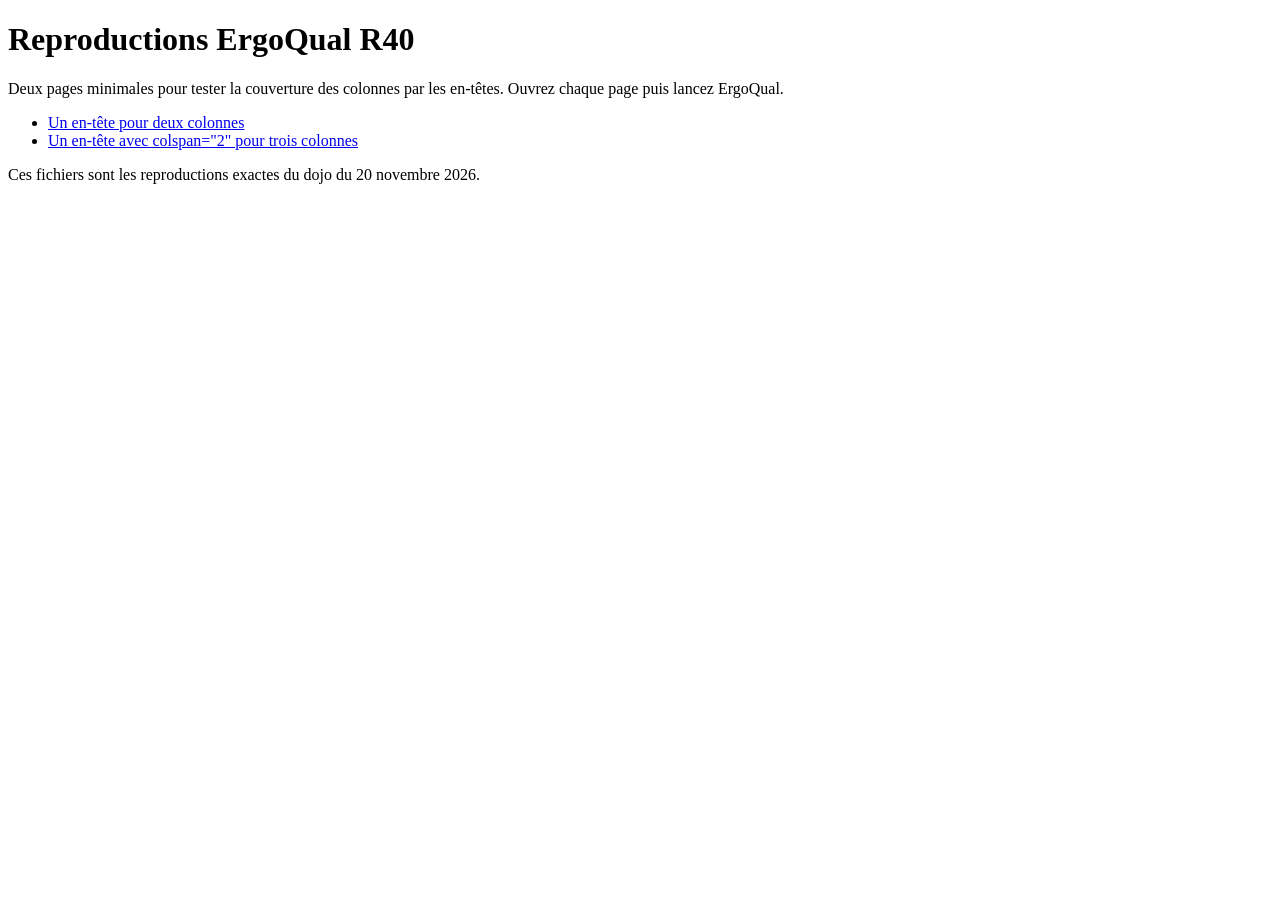
==== index.html @ 4d3b9801 "Initialize R40 reproduction site" ====
<!doctype html>
<html lang="fr"><head><meta charset="utf-8"><meta name="viewport" content="width=device-width,initial-scale=1"><title>Reproductions ErgoQual R40</title></head>
<body><header><h1>Reproductions ErgoQual R40</h1></header><main>
<p>Deux pages minimales pour tester la couverture des colonnes par les en-têtes. Ouvrez chaque page puis lancez ErgoQual.</p>
<ul><li><a href="r40-ragged.html">Un en-tête pour deux colonnes</a></li><li><a href="r40-colspanShort.html">Un en-tête avec colspan="2" pour trois colonnes</a></li></ul>
<p>Ces fichiers sont les reproductions exactes du dojo du 20 novembre 2026.</p>
</main></body></html>
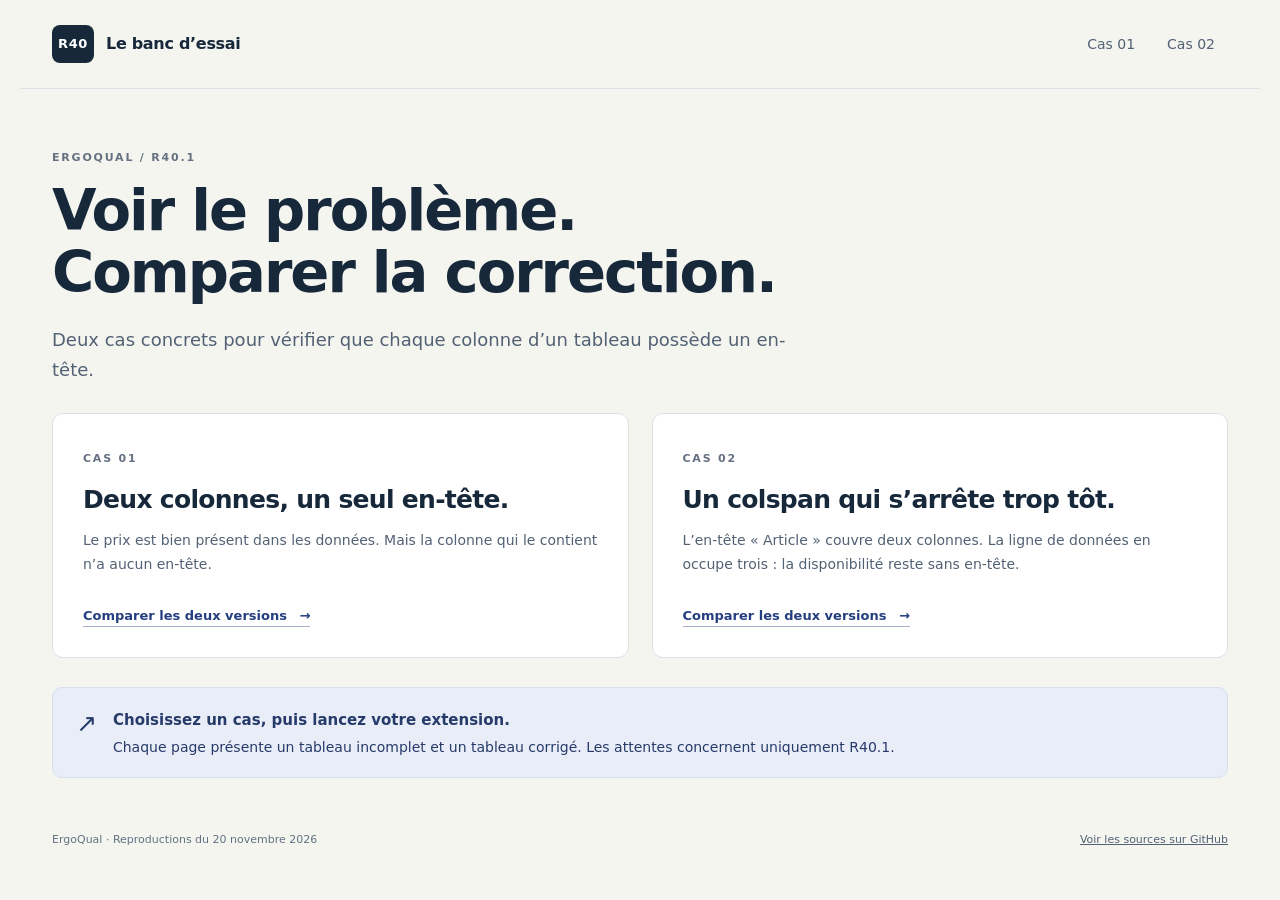
==== commit 73e1a0a9: "Explain R40 cases with styled broken and corrected comparisons" ====
--- a/index.html
+++ b/index.html
@@ -1,7 +1,3 @@
-<!doctype html>
-<html lang="fr"><head><meta charset="utf-8"><meta name="viewport" content="width=device-width,initial-scale=1"><title>Reproductions ErgoQual R40</title></head>
-<body><header><h1>Reproductions ErgoQual R40</h1></header><main>
-<p>Deux pages minimales pour tester la couverture des colonnes par les en-têtes. Ouvrez chaque page puis lancez ErgoQual.</p>
-<ul><li><a href="r40-ragged.html">Un en-tête pour deux colonnes</a></li><li><a href="r40-colspanShort.html">Un en-tête avec colspan="2" pour trois colonnes</a></li></ul>
-<p>Ces fichiers sont les reproductions exactes du dojo du 20 novembre 2026.</p>
-</main></body></html>
+<!doctype html><html lang="fr"><head><meta charset="utf-8"><meta name="viewport" content="width=device-width,initial-scale=1"><title>Deux cas à comparer — ErgoQual R40</title><link rel="stylesheet" href="demo.css"></head><body>
+<a class="skip" href="#main">Aller au contenu</a><header class="site-header"><a class="brand" href="./"><span class="brand-mark" aria-hidden="true">R40</span> Le banc d’essai</a><nav aria-label="Cas de test"><a href="r40-ragged.html" >Cas 01</a><a href="r40-colspanShort.html" >Cas 02</a></nav></header>
+<main id="main"><section class="intro"><p class="eyebrow">ERGOQUAL / R40.1</p><h1>Voir le problème.<br>Comparer la correction.</h1><p class="lead">Deux cas concrets pour vérifier que chaque colonne d’un tableau possède un en-tête.</p></section><div class="test-links"><a class="test-link" href="r40-ragged.html"><span class="eyebrow">CAS 01</span><h2>Deux colonnes, un seul en-tête.</h2><p>Le prix est bien présent dans les données. Mais la colonne qui le contient n’a aucun en-tête.</p><span class="text-link">Comparer les deux versions <span aria-hidden="true">→</span></span></a><a class="test-link" href="r40-colspanShort.html"><span class="eyebrow">CAS 02</span><h2>Un colspan qui s’arrête trop tôt.</h2><p>L’en-tête « Article » couvre deux colonnes. La ligne de données en occupe trois : la disponibilité reste sans en-tête.</p><span class="text-link">Comparer les deux versions <span aria-hidden="true">→</span></span></a></div><aside class="instructions"><span class="step-number" aria-hidden="true">↗</span><div><strong>Choisissez un cas, puis lancez votre extension.</strong><p>Chaque page présente un tableau incomplet et un tableau corrigé. Les attentes concernent uniquement R40.1.</p></div></aside></main><footer><span>ErgoQual · Reproductions du 20 novembre 2026</span><a href="https://github.com/suisoku/ergoqual-repros">Voir les sources sur GitHub</a></footer></body></html>
--- a/demo.css
+++ b/demo.css
@@ -0,0 +1,400 @@
+@charset "UTF-8";
+:root{
+  font-family:Inter,ui-sans-serif,system-ui,-apple-system,BlinkMacSystemFont,"Segoe UI",sans-serif;
+  color:#17283b;
+  background:#f5f5f0;
+  font-synthesis:none;
+  line-height:1.6;
+  font-weight:400;
+  --ink:#17283b;
+  --muted:#526174;
+  --line:#dce1e4;
+  --blue:#253e80;
+  --red:#9c332b;
+  --green:#12634d}
+  *{
+    box-sizing:border-box}
+    body{
+      margin:0}
+      a{
+        color:var(--blue)}
+        a:focus-visible,summary:focus-visible{
+          outline:3px solid #c26b12;
+          outline-offset:5px;
+          border-radius:3px}
+          .skip{
+            position:absolute;
+            left:16px;
+            top:-80px;
+            z-index:20;
+            padding:10px 18px;
+            background:white}
+            .skip:focus{
+              top:10px}
+              .site-header{
+                max-width:1240px;
+                margin:auto;
+                padding:25px 32px;
+                display:flex;
+                justify-content:space-between;
+                align-items:center;
+                border-bottom:1px solid var(--line);
+                gap:20px}
+                .brand{
+                  display:inline-flex;
+                  align-items:center;
+                  gap:12px;
+                  text-decoration:none;
+                  color:var(--ink);
+                  font-weight:750;
+                  letter-spacing:-.3px}
+                  .brand-mark{
+                    display:grid;
+                    place-items:center;
+                    background:var(--ink);
+                    color:white;
+                    width:42px;
+                    height:38px;
+                    border-radius:8px;
+                    font-size:13px;
+                    letter-spacing:.6px}
+                    .site-header nav{
+                      display:flex;
+                      gap:6px}
+                      .site-header nav a{
+                        padding:7px 13px;
+                        text-decoration:none;
+                        color:var(--muted);
+                        font-size:14px;
+                        border-radius:6px}
+                        .site-header nav a[aria-current]{
+                          background:#e5e9f2;
+                          color:#223b78;
+                          font-weight:700}
+                          main{
+                            max-width:1240px;
+                            margin:auto;
+                            padding:0 32px}
+                            .intro{
+                              padding:60px 0 29px;
+                              max-width:910px}
+                              .eyebrow{
+                                font-size:11px;
+                                font-weight:800;
+                                letter-spacing:1.8px;
+                                color:#657181;
+                                margin:0 0 13px}
+                                .intro h1{
+                                  font-size:clamp(2.15rem,4.5vw,3.7rem);
+                                  line-height:1.08;
+                                  letter-spacing:-2px;
+                                  font-weight:750;
+                                  margin:0 0 21px;
+                                  text-wrap:balance}
+                                  .lead{
+                                    font-size:18px;
+                                    line-height:1.65;
+                                    color:var(--muted);
+                                    max-width:760px;
+                                    margin:0}
+                                    .instructions{
+                                      display:flex;
+                                      align-items:flex-start;
+                                      gap:16px;
+                                      background:#e9edf7;
+                                      border:1px solid #d8dfef;
+                                      border-radius:10px;
+                                      padding:19px 23px;
+                                      margin:0 0 29px;
+                                      color:#273b6a}
+                                      .instructions strong{
+                                        font-size:15px}
+                                        .instructions p{
+                                          margin:3px 0 0;
+                                          font-size:14px;
+                                          line-height:1.6}
+                                          .step-number{
+                                            font-size:25px;
+                                            line-height:1.35}
+                                            .comparison{
+                                              display:grid;
+                                              grid-template-columns:minmax(0,1fr) minmax(0,1fr);
+                                              gap:23px;
+                                              align-items:stretch}
+                                              .case-card{
+                                                background:#fff;
+                                                border:1px solid var(--line);
+                                                border-top:4px solid var(--red);
+                                                border-radius:11px;
+                                                overflow:hidden;
+                                                display:flex;
+                                                flex-direction:column;
+                                                min-width:0;
+                                                box-shadow:0 5px 20px #14263c04}
+                                                .case-card.good{
+                                                  border-top-color:var(--green)}
+                                                  .card-head{
+                                                    display:flex;
+                                                    flex-wrap:wrap;
+                                                    justify-content:space-between;
+                                                    align-items:center;
+                                                    gap:10px;
+                                                    padding:18px 23px;
+                                                    border-bottom:1px solid #e8ecef;
+                                                    font-size:12px}
+                                                    .state{
+                                                      font-size:13px;
+                                                      font-weight:750;
+                                                      color:var(--red);
+                                                      display:flex;
+                                                      gap:8px;
+                                                      align-items:center}
+                                                      .state>span{
+                                                        width:19px;
+                                                        height:19px;
+                                                        border-radius:50%;
+                                                        background:#f9e7e3;
+                                                        display:grid;
+                                                        place-items:center;
+                                                        font-weight:800}
+                                                        .good .state{
+                                                          color:var(--green)}
+                                                          .good .state>span{
+                                                            background:#e2f2ea}
+                                                            .expected{
+                                                              border:1px solid #e4e8ed;
+                                                              border-radius:5px;
+                                                              padding:3px 8px;
+                                                              color:var(--muted);
+                                                              font-size:11px;
+                                                              white-space:nowrap}
+                                                              .card-body{
+                                                                padding:24px 23px 16px;
+                                                                flex:1}
+                                                                .card-body h2{
+                                                                  font-size:20px;
+                                                                  line-height:1.35;
+                                                                  letter-spacing:-.5px;
+                                                                  margin:0 0 8px}
+                                                                  .metric{
+                                                                    font-size:12px;
+                                                                    color:#657181;
+                                                                    margin:0 0 27px;
+                                                                    font-family:ui-monospace,SFMono-Regular,Consolas,monospace}
+                                                                    .table-wrap{
+                                                                      overflow-x:auto;
+                                                                      border:1px solid #d9dee5;
+                                                                      border-radius:7px;
+                                                                      margin:0 0 21px}
+                                                                      .demo-table{
+                                                                        border-collapse:collapse;
+                                                                        width:100%;
+                                                                        font-size:14px;
+                                                                        background:repeating-linear-gradient(-45deg,#fff1ed,#fff1ed 6px,#f7e1db 6px,#f7e1db 8px)}
+                                                                        .demo-table caption{
+                                                                          text-align:left;
+                                                                          padding:12px 14px;
+                                                                          font-size:12px;
+                                                                          font-weight:700;
+                                                                          letter-spacing:.6px;
+                                                                          color:#546176;
+                                                                          background:#f7f8fa;
+                                                                          border-bottom:1px solid #d9dee5}
+                                                                          .demo-table th,.demo-table td{
+                                                                            text-align:left;
+                                                                            padding:16px 14px;
+                                                                            line-height:1.45;
+                                                                            border-right:1px solid #d8dee7;
+                                                                            vertical-align:middle}
+                                                                            .demo-table th{
+                                                                              background:#263c62;
+                                                                              color:#fff;
+                                                                              font-weight:650;
+                                                                              border-bottom:1px solid #667792}
+                                                                              .demo-table td{
+                                                                                background:#fff;
+                                                                                border-bottom:1px solid #e1e5eb}
+                                                                                .demo-table tr:last-child td{
+                                                                                  border-bottom:0}
+                                                                                  .demo-table th:last-child,.demo-table td:last-child{
+                                                                                    border-right:0}
+                                                                                    .two-cols th,.two-cols td{
+                                                                                      width:50%}
+                                                                                      .three-cols td{
+                                                                                        width:33.333%}
+                                                                                        .three-cols th[colspan]{
+                                                                                          width:66.667%}
+                                                                                          .good .demo-table{
+                                                                                            background:#fff}
+                                                                                            .good .demo-table th{
+                                                                                              background:#e9f4ef;
+                                                                                              color:#194e3c;
+                                                                                              border-bottom-color:#d0e3d9;
+                                                                                              border-right-color:#d0e3d9}
+                                                                                              .why{
+                                                                                                margin:0;
+                                                                                                color:var(--muted);
+                                                                                                font-size:14px;
+                                                                                                line-height:1.7}
+                                                                                                .case-card details{
+                                                                                                  border-top:1px solid #e8ecef;
+                                                                                                  background:#fbfcfd}
+                                                                                                  .case-card summary{
+                                                                                                    cursor:pointer;
+                                                                                                    padding:15px 23px;
+                                                                                                    font-size:12px;
+                                                                                                    color:#41526b;
+                                                                                                    font-weight:650}
+                                                                                                    .case-card pre{
+                                                                                                      margin:0;
+                                                                                                      padding:0 23px 21px;
+                                                                                                      overflow:auto;
+                                                                                                      font-size:11px;
+                                                                                                      line-height:1.7;
+                                                                                                      color:#263c62;
+                                                                                                      tab-size:2}
+                                                                                                      .explanation{
+                                                                                                        display:grid;
+                                                                                                        grid-template-columns:1fr 2fr;
+                                                                                                        gap:40px;
+                                                                                                        padding:43px 0 45px;
+                                                                                                        border-bottom:1px solid var(--line)}
+                                                                                                        .explanation h2{
+                                                                                                          font-size:24px;
+                                                                                                          letter-spacing:-.7px;
+                                                                                                          line-height:1.3;
+                                                                                                          margin:0}
+                                                                                                          .explanation p:not(.eyebrow){
+                                                                                                            color:var(--muted);
+                                                                                                            font-size:14px;
+                                                                                                            margin:0 0 15px}
+                                                                                                            .explanation .observation{
+                                                                                                              border-left:3px solid #bdc9df;
+                                                                                                              padding-left:15px}
+                                                                                                              .explanation code{
+                                                                                                                font-family:ui-monospace,Consolas,monospace;
+                                                                                                                font-size:12px}
+                                                                                                                .text-link{
+                                                                                                                  font-size:13px;
+                                                                                                                  font-weight:700;
+                                                                                                                  text-decoration:none;
+                                                                                                                  border-bottom:1px solid #a6b2cd;
+                                                                                                                  padding-bottom:3px}
+                                                                                                                  .text-link>span{
+                                                                                                                    display:inline-block;
+                                                                                                                    margin-left:8px}
+                                                                                                                    footer{
+                                                                                                                      max-width:1240px;
+                                                                                                                      margin:auto;
+                                                                                                                      padding:24px 32px 35px;
+                                                                                                                      color:#627081;
+                                                                                                                      display:flex;
+                                                                                                                      flex-wrap:wrap;
+                                                                                                                      justify-content:space-between;
+                                                                                                                      gap:10px;
+                                                                                                                      font-size:11px}
+                                                                                                                      footer a{
+                                                                                                                        color:#526174}
+                                                                                                                        .test-links{
+                                                                                                                          display:grid;
+                                                                                                                          grid-template-columns:1fr 1fr;
+                                                                                                                          gap:23px;
+                                                                                                                          margin:0 0 29px}
+                                                                                                                          .test-link{
+                                                                                                                            display:block;
+                                                                                                                            background:white;
+                                                                                                                            color:var(--ink);
+                                                                                                                            text-decoration:none;
+                                                                                                                            border:1px solid var(--line);
+                                                                                                                            border-radius:11px;
+                                                                                                                            padding:30px;
+                                                                                                                            transition:border-color .15s}
+                                                                                                                            .test-link:hover{
+                                                                                                                              border-color:#8795b1}
+                                                                                                                              .test-link h2{
+                                                                                                                                font-size:25px;
+                                                                                                                                line-height:1.25;
+                                                                                                                                letter-spacing:-.7px;
+                                                                                                                                margin:14px 0}
+                                                                                                                                .test-link p{
+                                                                                                                                  font-size:14px;
+                                                                                                                                  line-height:1.7;
+                                                                                                                                  color:var(--muted);
+                                                                                                                                  margin-bottom:25px}
+                                                                                                                                  .test-link .text-link{
+                                                                                                                                    color:var(--blue)}
+                                                                                                                                    @media(max-width:820px){
+                                                                                                                                      .site-header{
+                                                                                                                                        padding:19px 23px}
+                                                                                                                                        main{
+                                                                                                                                          padding:0 23px}
+                                                                                                                                          .intro{
+                                                                                                                                            padding-top:40px}
+                                                                                                                                            .intro h1{
+                                                                                                                                              letter-spacing:-1.2px}
+                                                                                                                                              .comparison,.test-links{
+                                                                                                                                                grid-template-columns:1fr}
+                                                                                                                                                .explanation{
+                                                                                                                                                  grid-template-columns:1fr;
+                                                                                                                                                  gap:20px;
+                                                                                                                                                  padding-top:33px}
+                                                                                                                                                  footer{
+                                                                                                                                                    padding:24px 23px}
+                                                                                                                                                    .lead{
+                                                                                                                                                      font-size:16px}
+                                                                                                                                                      .card-head,.card-body{
+                                                                                                                                                        padding-left:20px;
+                                                                                                                                                        padding-right:20px}
+                                                                                                                                                        .card-body{
+                                                                                                                                                          padding-top:21px}
+                                                                                                                                                          .test-link{
+                                                                                                                                                            padding:25px}
+                                                                                                                                                          }
+                                                                                                                                                          @media(max-width:420px){
+                                                                                                                                                            .site-header{
+                                                                                                                                                              padding:17px 16px;
+                                                                                                                                                              gap:8px}
+                                                                                                                                                              .brand{
+                                                                                                                                                                font-size:13px;
+                                                                                                                                                                gap:8px}
+                                                                                                                                                                .brand-mark{
+                                                                                                                                                                  width:34px;
+                                                                                                                                                                  height:32px;
+                                                                                                                                                                  font-size:11px}
+                                                                                                                                                                  .site-header nav a{
+                                                                                                                                                                    font-size:12px;
+                                                                                                                                                                    padding:6px 9px}
+                                                                                                                                                                    main{
+                                                                                                                                                                      padding:0 16px}
+                                                                                                                                                                      .intro{
+                                                                                                                                                                        padding-top:34px}
+                                                                                                                                                                        .intro h1{
+                                                                                                                                                                          font-size:2.1rem}
+                                                                                                                                                                          .instructions{
+                                                                                                                                                                            padding:16px;
+                                                                                                                                                                            gap:10px}
+                                                                                                                                                                            .card-head{
+                                                                                                                                                                              padding:15px 16px}
+                                                                                                                                                                              .card-body{
+                                                                                                                                                                                padding:21px 16px 19px}
+                                                                                                                                                                                .demo-table th,.demo-table td{
+                                                                                                                                                                                  padding:13px 10px;
+                                                                                                                                                                                  font-size:12px}
+                                                                                                                                                                                  .metric{
+                                                                                                                                                                                    font-size:11px}
+                                                                                                                                                                                    .card-body h2{
+                                                                                                                                                                                      font-size:19px}
+                                                                                                                                                                                      .expected{
+                                                                                                                                                                                        font-size:10px}
+                                                                                                                                                                                        .eyebrow{
+                                                                                                                                                                                          letter-spacing:1.25px;
+                                                                                                                                                                                          font-size:10px}
+                                                                                                                                                                                          footer{
+                                                                                                                                                                                            padding:22px 16px}
+                                                                                                                                                                                            .explanation{
+                                                                                                                                                                                              gap:16px}
+                                                                                                                                                                                            }
+                                                                                                                                                                                            @media(prefers-reduced-motion:reduce){
+                                                                                                                                                                                              *{
+                                                                                                                                                                                                transition:none!important}
+                                                                                                                                                                                              }
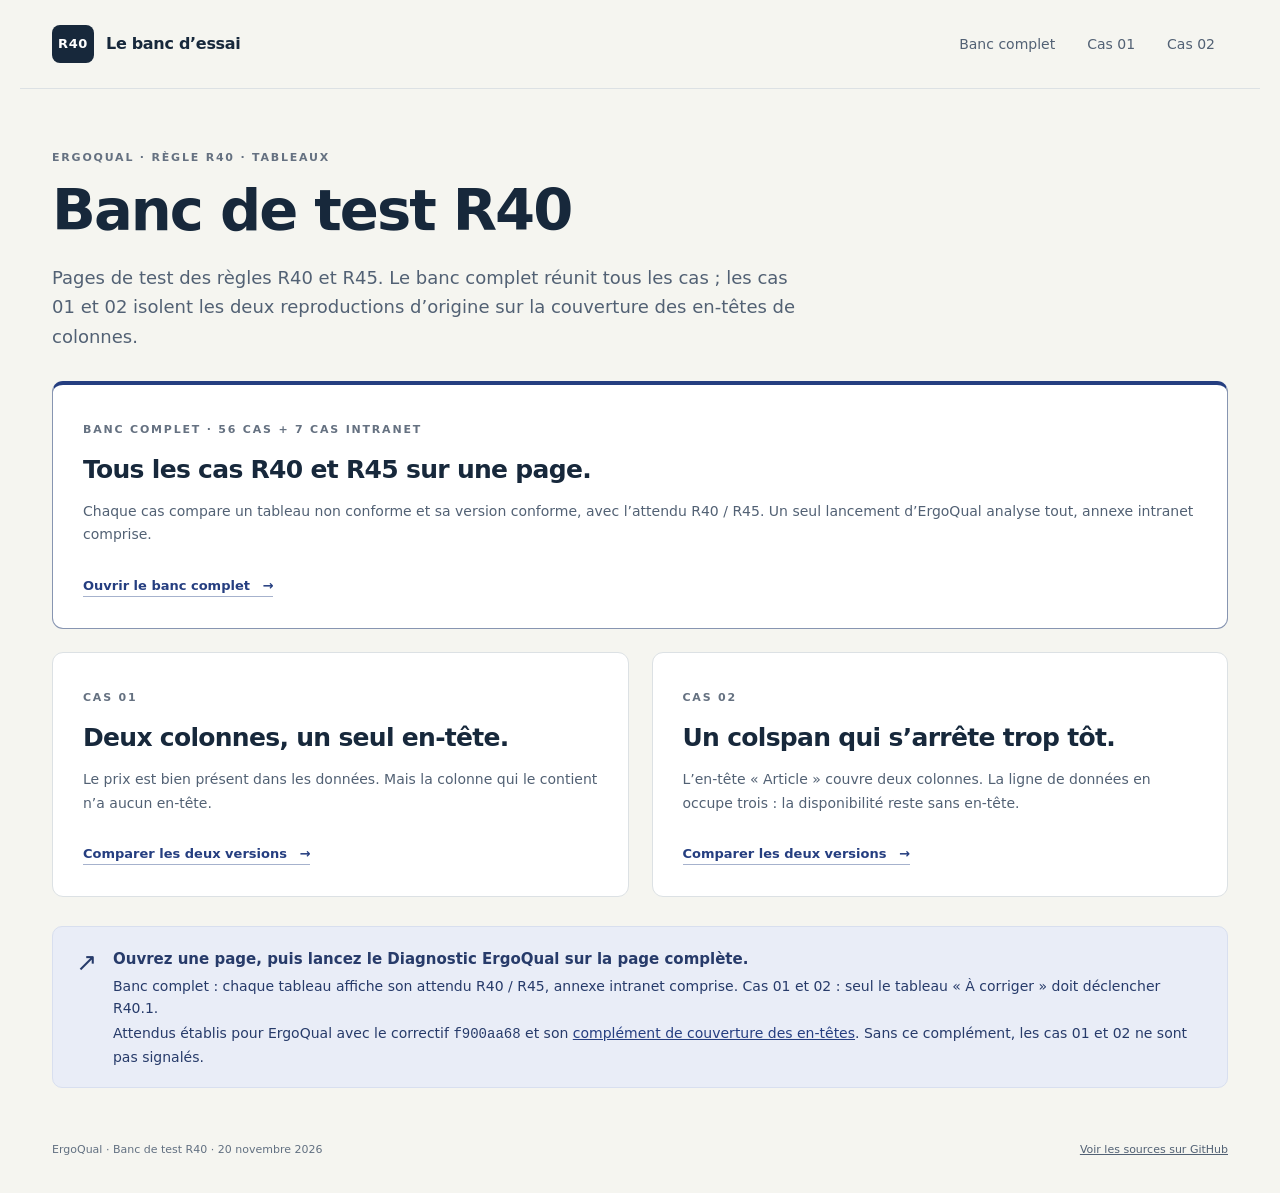
==== commit 83d38c74: "Add complete R40 working test bench with paired examples" ====
--- a/index.html
+++ b/index.html
@@ -1,3 +1,4 @@
-<!doctype html><html lang="fr"><head><meta charset="utf-8"><meta name="viewport" content="width=device-width,initial-scale=1"><title>Deux cas à comparer — ErgoQual R40</title><link rel="stylesheet" href="demo.css"></head><body>
-<a class="skip" href="#main">Aller au contenu</a><header class="site-header"><a class="brand" href="./"><span class="brand-mark" aria-hidden="true">R40</span> Le banc d’essai</a><nav aria-label="Cas de test"><a href="r40-ragged.html" >Cas 01</a><a href="r40-colspanShort.html" >Cas 02</a></nav></header>
-<main id="main"><section class="intro"><p class="eyebrow">ERGOQUAL / R40.1</p><h1>Voir le problème.<br>Comparer la correction.</h1><p class="lead">Deux cas concrets pour vérifier que chaque colonne d’un tableau possède un en-tête.</p></section><div class="test-links"><a class="test-link" href="r40-ragged.html"><span class="eyebrow">CAS 01</span><h2>Deux colonnes, un seul en-tête.</h2><p>Le prix est bien présent dans les données. Mais la colonne qui le contient n’a aucun en-tête.</p><span class="text-link">Comparer les deux versions <span aria-hidden="true">→</span></span></a><a class="test-link" href="r40-colspanShort.html"><span class="eyebrow">CAS 02</span><h2>Un colspan qui s’arrête trop tôt.</h2><p>L’en-tête « Article » couvre deux colonnes. La ligne de données en occupe trois : la disponibilité reste sans en-tête.</p><span class="text-link">Comparer les deux versions <span aria-hidden="true">→</span></span></a></div><aside class="instructions"><span class="step-number" aria-hidden="true">↗</span><div><strong>Choisissez un cas, puis lancez votre extension.</strong><p>Chaque page présente un tableau incomplet et un tableau corrigé. Les attentes concernent uniquement R40.1.</p></div></aside></main><footer><span>ErgoQual · Reproductions du 20 novembre 2026</span><a href="https://github.com/suisoku/ergoqual-repros">Voir les sources sur GitHub</a></footer></body></html>
+<!doctype html><html lang="fr"><head><meta charset="utf-8"><meta name="viewport" content="width=device-width,initial-scale=1"><title>Banc d’essai R40 — ErgoQual</title><link rel="stylesheet" href="demo.css"><link rel="stylesheet" href="r40.css"></head><body>
+<a class="skip" href="#main">Aller au contenu</a><header class="site-header"><a class="brand" href="./"><span class="brand-mark" aria-hidden="true">R40</span> Le banc d’essai</a><nav aria-label="Cas de test"><a href="r40.html">Banc complet</a><a href="r40-ragged.html" >Cas 01</a><a href="r40-colspanShort.html" >Cas 02</a></nav></header>
+<main id="main"><section class="intro"><p class="eyebrow">ERGOQUAL · RÈGLE R40 · TABLEAUX</p><h1>Banc de test R40</h1><p class="lead">Pages de test des règles R40 et R45. Le banc complet réunit tous les cas ; les cas 01 et 02 isolent les deux reproductions d’origine sur la couverture des en-têtes de colonnes.</p></section><a class="test-link bench-link" href="r40.html"><span class="eyebrow">BANC COMPLET · 56 CAS + 7 CAS INTRANET</span><h2>Tous les cas R40 et R45 sur une page.</h2><p>Chaque cas compare un tableau non conforme et sa version conforme, avec l’attendu R40 / R45. Un seul lancement d’ErgoQual analyse tout, annexe intranet comprise.</p><span class="text-link">Ouvrir le banc complet <span aria-hidden="true">→</span></span></a>
+<div class="test-links"><a class="test-link" href="r40-ragged.html"><span class="eyebrow">CAS 01</span><h2>Deux colonnes, un seul en-tête.</h2><p>Le prix est bien présent dans les données. Mais la colonne qui le contient n’a aucun en-tête.</p><span class="text-link">Comparer les deux versions <span aria-hidden="true">→</span></span></a><a class="test-link" href="r40-colspanShort.html"><span class="eyebrow">CAS 02</span><h2>Un colspan qui s’arrête trop tôt.</h2><p>L’en-tête « Article » couvre deux colonnes. La ligne de données en occupe trois : la disponibilité reste sans en-tête.</p><span class="text-link">Comparer les deux versions <span aria-hidden="true">→</span></span></a></div><aside class="instructions"><span class="step-number" aria-hidden="true">↗</span><div><strong>Ouvrez une page, puis lancez le Diagnostic ErgoQual sur la page complète.</strong><p>Banc complet : chaque tableau affiche son attendu R40 / R45, annexe intranet comprise. Cas 01 et 02 : seul le tableau « À corriger » doit déclencher R40.1.</p><p>Attendus établis pour ErgoQual avec le correctif <code>f900aa68</code> et son <a href="https://github.com/suisoku/A11ya/blob/c83015a656908e6f4f86a702e992a0aa50bf9d03/extension-source/patches/ergoqual-r40-header-coverage-over-f900aa68-20261120.patch">complément de couverture des en-têtes</a>. Sans ce complément, les cas 01 et 02 ne sont pas signalés.</p></div></aside></main><footer><span>ErgoQual · Banc de test R40 · 20 novembre 2026</span><a href="https://github.com/suisoku/ergoqual-repros">Voir les sources sur GitHub</a></footer></body></html>
--- a/demo.css
+++ b/demo.css
@@ -11,390 +11,485 @@
   --line:#dce1e4;
   --blue:#253e80;
   --red:#9c332b;
-  --green:#12634d}
+  --green:#12634d
+}
+*{
+  box-sizing:border-box
+}
+body{
+  margin:0
+}
+a{
+  color:var(--blue)
+}
+a:focus-visible,summary:focus-visible{
+  outline:3px solid #c26b12;
+  outline-offset:5px;
+  border-radius:3px
+}
+.skip{
+  position:absolute;
+  left:16px;
+  top:-80px;
+  z-index:20;
+  padding:10px 18px;
+  background:white
+}
+.skip:focus{
+  top:10px
+}
+.site-header{
+  max-width:1240px;
+  margin:auto;
+  padding:25px 32px;
+  display:flex;
+  justify-content:space-between;
+  align-items:center;
+  border-bottom:1px solid var(--line);
+  gap:20px
+}
+.brand{
+  display:inline-flex;
+  align-items:center;
+  gap:12px;
+  text-decoration:none;
+  color:var(--ink);
+  font-weight:750;
+  letter-spacing:-.3px
+}
+.brand-mark{
+  display:grid;
+  place-items:center;
+  background:var(--ink);
+  color:white;
+  width:42px;
+  height:38px;
+  border-radius:8px;
+  font-size:13px;
+  letter-spacing:.6px
+}
+.site-header nav{
+  display:flex;
+  gap:6px
+}
+.site-header nav a{
+  padding:7px 13px;
+  text-decoration:none;
+  color:var(--muted);
+  font-size:14px;
+  border-radius:6px
+}
+.site-header nav a[aria-current]{
+  background:#e5e9f2;
+  color:#223b78;
+  font-weight:700
+}
+main{
+  max-width:1240px;
+  margin:auto;
+  padding:0 32px
+}
+.intro{
+  padding:60px 0 29px;
+  max-width:910px
+}
+.eyebrow{
+  font-size:11px;
+  font-weight:800;
+  letter-spacing:1.8px;
+  color:#657181;
+  margin:0 0 13px
+}
+.intro h1{
+  font-size:clamp(2.15rem,4.5vw,3.7rem);
+  line-height:1.08;
+  letter-spacing:-2px;
+  font-weight:750;
+  margin:0 0 21px;
+  text-wrap:balance
+}
+.lead{
+  font-size:18px;
+  line-height:1.65;
+  color:var(--muted);
+  max-width:760px;
+  margin:0
+}
+.instructions{
+  display:flex;
+  align-items:flex-start;
+  gap:16px;
+  background:#e9edf7;
+  border:1px solid #d8dfef;
+  border-radius:10px;
+  padding:19px 23px;
+  margin:0 0 29px;
+  color:#273b6a
+}
+.instructions strong{
+  font-size:15px
+}
+.instructions p{
+  margin:3px 0 0;
+  font-size:14px;
+  line-height:1.6
+}
+.step-number{
+  font-size:25px;
+  line-height:1.35
+}
+.comparison{
+  display:grid;
+  grid-template-columns:minmax(0,1fr) minmax(0,1fr);
+  gap:23px;
+  align-items:stretch
+}
+.case-card{
+  background:#fff;
+  border:1px solid var(--line);
+  border-top:4px solid var(--red);
+  border-radius:11px;
+  overflow:hidden;
+  display:flex;
+  flex-direction:column;
+  min-width:0;
+  box-shadow:0 5px 20px #14263c04
+}
+.case-card.good{
+  border-top-color:var(--green)
+}
+.card-head{
+  display:flex;
+  flex-wrap:wrap;
+  justify-content:space-between;
+  align-items:center;
+  gap:10px;
+  padding:18px 23px;
+  border-bottom:1px solid #e8ecef;
+  font-size:12px
+}
+.state{
+  font-size:13px;
+  font-weight:750;
+  color:var(--red);
+  display:flex;
+  gap:8px;
+  align-items:center
+}
+.state>span{
+  width:19px;
+  height:19px;
+  border-radius:50%;
+  background:#f9e7e3;
+  display:grid;
+  place-items:center;
+  font-weight:800
+}
+.good .state{
+  color:var(--green)
+}
+.good .state>span{
+  background:#e2f2ea
+}
+.expected{
+  border:1px solid #e4e8ed;
+  border-radius:5px;
+  padding:3px 8px;
+  color:var(--muted);
+  font-size:11px;
+  white-space:nowrap
+}
+.card-body{
+  padding:24px 23px 16px;
+  flex:1
+}
+.card-body h2{
+  font-size:20px;
+  line-height:1.35;
+  letter-spacing:-.5px;
+  margin:0 0 8px
+}
+.metric{
+  font-size:12px;
+  color:#657181;
+  margin:0 0 27px;
+  font-family:ui-monospace,SFMono-Regular,Consolas,monospace
+}
+.table-wrap{
+  overflow-x:auto;
+  border:1px solid #d9dee5;
+  border-radius:7px;
+  margin:0 0 21px
+}
+.demo-table{
+  border-collapse:collapse;
+  width:100%;
+  font-size:14px;
+  background:repeating-linear-gradient(-45deg,#fff1ed,#fff1ed 6px,#f7e1db 6px,#f7e1db 8px)
+}
+.demo-table caption{
+  text-align:left;
+  padding:12px 14px;
+  font-size:12px;
+  font-weight:700;
+  letter-spacing:.6px;
+  color:#546176;
+  background:#f7f8fa;
+  border-bottom:1px solid #d9dee5
+}
+.demo-table th,.demo-table td{
+  text-align:left;
+  padding:16px 14px;
+  line-height:1.45;
+  border-right:1px solid #d8dee7;
+  vertical-align:middle
+}
+.demo-table th{
+  background:#263c62;
+  color:#fff;
+  font-weight:650;
+  border-bottom:1px solid #667792
+}
+.demo-table td{
+  background:#fff;
+  border-bottom:1px solid #e1e5eb
+}
+.demo-table tr:last-child td{
+  border-bottom:0
+}
+.demo-table th:last-child,.demo-table td:last-child{
+  border-right:0
+}
+.two-cols th,.two-cols td{
+  width:50%
+}
+.three-cols td{
+  width:33.333%
+}
+.three-cols th[colspan]{
+  width:66.667%
+}
+.good .demo-table{
+  background:#fff
+}
+.good .demo-table th{
+  background:#e9f4ef;
+  color:#194e3c;
+  border-bottom-color:#d0e3d9;
+  border-right-color:#d0e3d9
+}
+.why{
+  margin:0;
+  color:var(--muted);
+  font-size:14px;
+  line-height:1.7
+}
+.case-card details{
+  border-top:1px solid #e8ecef;
+  background:#fbfcfd
+}
+.case-card summary{
+  cursor:pointer;
+  padding:15px 23px;
+  font-size:12px;
+  color:#41526b;
+  font-weight:650
+}
+.case-card pre{
+  margin:0;
+  padding:0 23px 21px;
+  overflow:auto;
+  font-size:11px;
+  line-height:1.7;
+  color:#263c62;
+  tab-size:2
+}
+.explanation{
+  display:grid;
+  grid-template-columns:1fr 2fr;
+  gap:40px;
+  padding:43px 0 45px;
+  border-bottom:1px solid var(--line)
+}
+.explanation h2{
+  font-size:24px;
+  letter-spacing:-.7px;
+  line-height:1.3;
+  margin:0
+}
+.explanation p:not(.eyebrow){
+  color:var(--muted);
+  font-size:14px;
+  margin:0 0 15px
+}
+.explanation .observation{
+  border-left:3px solid #bdc9df;
+  padding-left:15px
+}
+.explanation code{
+  font-family:ui-monospace,Consolas,monospace;
+  font-size:12px
+}
+.text-link{
+  font-size:13px;
+  font-weight:700;
+  text-decoration:none;
+  border-bottom:1px solid #a6b2cd;
+  padding-bottom:3px
+}
+.text-link>span{
+  display:inline-block;
+  margin-left:8px
+}
+footer{
+  max-width:1240px;
+  margin:auto;
+  padding:24px 32px 35px;
+  color:#627081;
+  display:flex;
+  flex-wrap:wrap;
+  justify-content:space-between;
+  gap:10px;
+  font-size:11px
+}
+footer a{
+  color:#526174
+}
+.test-links{
+  display:grid;
+  grid-template-columns:1fr 1fr;
+  gap:23px;
+  margin:0 0 29px
+}
+.test-link{
+  display:block;
+  background:white;
+  color:var(--ink);
+  text-decoration:none;
+  border:1px solid var(--line);
+  border-radius:11px;
+  padding:30px;
+  transition:border-color .15s
+}
+.test-link:hover{
+  border-color:#8795b1
+}
+.test-link h2{
+  font-size:25px;
+  line-height:1.25;
+  letter-spacing:-.7px;
+  margin:14px 0
+}
+.test-link p{
+  font-size:14px;
+  line-height:1.7;
+  color:var(--muted);
+  margin-bottom:25px
+}
+.test-link .text-link{
+  color:var(--blue)
+}
+@media(max-width:820px){
+  .site-header{
+    padding:19px 23px
+  }
+  main{
+    padding:0 23px
+  }
+  .intro{
+    padding-top:40px
+  }
+  .intro h1{
+    letter-spacing:-1.2px
+  }
+  .comparison,.test-links{
+    grid-template-columns:1fr
+  }
+  .explanation{
+    grid-template-columns:1fr;
+    gap:20px;
+    padding-top:33px
+  }
+  footer{
+    padding:24px 23px
+  }
+  .lead{
+    font-size:16px
+  }
+  .card-head,.card-body{
+    padding-left:20px;
+    padding-right:20px
+  }
+  .card-body{
+    padding-top:21px
+  }
+  .test-link{
+    padding:25px
+  }
+}
+@media(max-width:420px){
+  .site-header{
+    padding:17px 16px;
+    gap:8px
+  }
+  .brand{
+    font-size:13px;
+    gap:8px
+  }
+  .brand-mark{
+    width:34px;
+    height:32px;
+    font-size:11px
+  }
+  .site-header nav a{
+    font-size:12px;
+    padding:6px 9px
+  }
+  main{
+    padding:0 16px
+  }
+  .intro{
+    padding-top:34px
+  }
+  .intro h1{
+    font-size:2.1rem
+  }
+  .instructions{
+    padding:16px;
+    gap:10px
+  }
+  .card-head{
+    padding:15px 16px
+  }
+  .card-body{
+    padding:21px 16px 19px
+  }
+  .demo-table th,.demo-table td{
+    padding:13px 10px;
+    font-size:12px
+  }
+  .metric{
+    font-size:11px
+  }
+  .card-body h2{
+    font-size:19px
+  }
+  .expected{
+    font-size:10px
+  }
+  .eyebrow{
+    letter-spacing:1.25px;
+    font-size:10px
+  }
+  footer{
+    padding:22px 16px
+  }
+  .explanation{
+    gap:16px
+  }
+}
+@media(prefers-reduced-motion:reduce){
   *{
-    box-sizing:border-box}
-    body{
-      margin:0}
-      a{
-        color:var(--blue)}
-        a:focus-visible,summary:focus-visible{
-          outline:3px solid #c26b12;
-          outline-offset:5px;
-          border-radius:3px}
-          .skip{
-            position:absolute;
-            left:16px;
-            top:-80px;
-            z-index:20;
-            padding:10px 18px;
-            background:white}
-            .skip:focus{
-              top:10px}
-              .site-header{
-                max-width:1240px;
-                margin:auto;
-                padding:25px 32px;
-                display:flex;
-                justify-content:space-between;
-                align-items:center;
-                border-bottom:1px solid var(--line);
-                gap:20px}
-                .brand{
-                  display:inline-flex;
-                  align-items:center;
-                  gap:12px;
-                  text-decoration:none;
-                  color:var(--ink);
-                  font-weight:750;
-                  letter-spacing:-.3px}
-                  .brand-mark{
-                    display:grid;
-                    place-items:center;
-                    background:var(--ink);
-                    color:white;
-                    width:42px;
-                    height:38px;
-                    border-radius:8px;
-                    font-size:13px;
-                    letter-spacing:.6px}
-                    .site-header nav{
-                      display:flex;
-                      gap:6px}
-                      .site-header nav a{
-                        padding:7px 13px;
-                        text-decoration:none;
-                        color:var(--muted);
-                        font-size:14px;
-                        border-radius:6px}
-                        .site-header nav a[aria-current]{
-                          background:#e5e9f2;
-                          color:#223b78;
-                          font-weight:700}
-                          main{
-                            max-width:1240px;
-                            margin:auto;
-                            padding:0 32px}
-                            .intro{
-                              padding:60px 0 29px;
-                              max-width:910px}
-                              .eyebrow{
-                                font-size:11px;
-                                font-weight:800;
-                                letter-spacing:1.8px;
-                                color:#657181;
-                                margin:0 0 13px}
-                                .intro h1{
-                                  font-size:clamp(2.15rem,4.5vw,3.7rem);
-                                  line-height:1.08;
-                                  letter-spacing:-2px;
-                                  font-weight:750;
-                                  margin:0 0 21px;
-                                  text-wrap:balance}
-                                  .lead{
-                                    font-size:18px;
-                                    line-height:1.65;
-                                    color:var(--muted);
-                                    max-width:760px;
-                                    margin:0}
-                                    .instructions{
-                                      display:flex;
-                                      align-items:flex-start;
-                                      gap:16px;
-                                      background:#e9edf7;
-                                      border:1px solid #d8dfef;
-                                      border-radius:10px;
-                                      padding:19px 23px;
-                                      margin:0 0 29px;
-                                      color:#273b6a}
-                                      .instructions strong{
-                                        font-size:15px}
-                                        .instructions p{
-                                          margin:3px 0 0;
-                                          font-size:14px;
-                                          line-height:1.6}
-                                          .step-number{
-                                            font-size:25px;
-                                            line-height:1.35}
-                                            .comparison{
-                                              display:grid;
-                                              grid-template-columns:minmax(0,1fr) minmax(0,1fr);
-                                              gap:23px;
-                                              align-items:stretch}
-                                              .case-card{
-                                                background:#fff;
-                                                border:1px solid var(--line);
-                                                border-top:4px solid var(--red);
-                                                border-radius:11px;
-                                                overflow:hidden;
-                                                display:flex;
-                                                flex-direction:column;
-                                                min-width:0;
-                                                box-shadow:0 5px 20px #14263c04}
-                                                .case-card.good{
-                                                  border-top-color:var(--green)}
-                                                  .card-head{
-                                                    display:flex;
-                                                    flex-wrap:wrap;
-                                                    justify-content:space-between;
-                                                    align-items:center;
-                                                    gap:10px;
-                                                    padding:18px 23px;
-                                                    border-bottom:1px solid #e8ecef;
-                                                    font-size:12px}
-                                                    .state{
-                                                      font-size:13px;
-                                                      font-weight:750;
-                                                      color:var(--red);
-                                                      display:flex;
-                                                      gap:8px;
-                                                      align-items:center}
-                                                      .state>span{
-                                                        width:19px;
-                                                        height:19px;
-                                                        border-radius:50%;
-                                                        background:#f9e7e3;
-                                                        display:grid;
-                                                        place-items:center;
-                                                        font-weight:800}
-                                                        .good .state{
-                                                          color:var(--green)}
-                                                          .good .state>span{
-                                                            background:#e2f2ea}
-                                                            .expected{
-                                                              border:1px solid #e4e8ed;
-                                                              border-radius:5px;
-                                                              padding:3px 8px;
-                                                              color:var(--muted);
-                                                              font-size:11px;
-                                                              white-space:nowrap}
-                                                              .card-body{
-                                                                padding:24px 23px 16px;
-                                                                flex:1}
-                                                                .card-body h2{
-                                                                  font-size:20px;
-                                                                  line-height:1.35;
-                                                                  letter-spacing:-.5px;
-                                                                  margin:0 0 8px}
-                                                                  .metric{
-                                                                    font-size:12px;
-                                                                    color:#657181;
-                                                                    margin:0 0 27px;
-                                                                    font-family:ui-monospace,SFMono-Regular,Consolas,monospace}
-                                                                    .table-wrap{
-                                                                      overflow-x:auto;
-                                                                      border:1px solid #d9dee5;
-                                                                      border-radius:7px;
-                                                                      margin:0 0 21px}
-                                                                      .demo-table{
-                                                                        border-collapse:collapse;
-                                                                        width:100%;
-                                                                        font-size:14px;
-                                                                        background:repeating-linear-gradient(-45deg,#fff1ed,#fff1ed 6px,#f7e1db 6px,#f7e1db 8px)}
-                                                                        .demo-table caption{
-                                                                          text-align:left;
-                                                                          padding:12px 14px;
-                                                                          font-size:12px;
-                                                                          font-weight:700;
-                                                                          letter-spacing:.6px;
-                                                                          color:#546176;
-                                                                          background:#f7f8fa;
-                                                                          border-bottom:1px solid #d9dee5}
-                                                                          .demo-table th,.demo-table td{
-                                                                            text-align:left;
-                                                                            padding:16px 14px;
-                                                                            line-height:1.45;
-                                                                            border-right:1px solid #d8dee7;
-                                                                            vertical-align:middle}
-                                                                            .demo-table th{
-                                                                              background:#263c62;
-                                                                              color:#fff;
-                                                                              font-weight:650;
-                                                                              border-bottom:1px solid #667792}
-                                                                              .demo-table td{
-                                                                                background:#fff;
-                                                                                border-bottom:1px solid #e1e5eb}
-                                                                                .demo-table tr:last-child td{
-                                                                                  border-bottom:0}
-                                                                                  .demo-table th:last-child,.demo-table td:last-child{
-                                                                                    border-right:0}
-                                                                                    .two-cols th,.two-cols td{
-                                                                                      width:50%}
-                                                                                      .three-cols td{
-                                                                                        width:33.333%}
-                                                                                        .three-cols th[colspan]{
-                                                                                          width:66.667%}
-                                                                                          .good .demo-table{
-                                                                                            background:#fff}
-                                                                                            .good .demo-table th{
-                                                                                              background:#e9f4ef;
-                                                                                              color:#194e3c;
-                                                                                              border-bottom-color:#d0e3d9;
-                                                                                              border-right-color:#d0e3d9}
-                                                                                              .why{
-                                                                                                margin:0;
-                                                                                                color:var(--muted);
-                                                                                                font-size:14px;
-                                                                                                line-height:1.7}
-                                                                                                .case-card details{
-                                                                                                  border-top:1px solid #e8ecef;
-                                                                                                  background:#fbfcfd}
-                                                                                                  .case-card summary{
-                                                                                                    cursor:pointer;
-                                                                                                    padding:15px 23px;
-                                                                                                    font-size:12px;
-                                                                                                    color:#41526b;
-                                                                                                    font-weight:650}
-                                                                                                    .case-card pre{
-                                                                                                      margin:0;
-                                                                                                      padding:0 23px 21px;
-                                                                                                      overflow:auto;
-                                                                                                      font-size:11px;
-                                                                                                      line-height:1.7;
-                                                                                                      color:#263c62;
-                                                                                                      tab-size:2}
-                                                                                                      .explanation{
-                                                                                                        display:grid;
-                                                                                                        grid-template-columns:1fr 2fr;
-                                                                                                        gap:40px;
-                                                                                                        padding:43px 0 45px;
-                                                                                                        border-bottom:1px solid var(--line)}
-                                                                                                        .explanation h2{
-                                                                                                          font-size:24px;
-                                                                                                          letter-spacing:-.7px;
-                                                                                                          line-height:1.3;
-                                                                                                          margin:0}
-                                                                                                          .explanation p:not(.eyebrow){
-                                                                                                            color:var(--muted);
-                                                                                                            font-size:14px;
-                                                                                                            margin:0 0 15px}
-                                                                                                            .explanation .observation{
-                                                                                                              border-left:3px solid #bdc9df;
-                                                                                                              padding-left:15px}
-                                                                                                              .explanation code{
-                                                                                                                font-family:ui-monospace,Consolas,monospace;
-                                                                                                                font-size:12px}
-                                                                                                                .text-link{
-                                                                                                                  font-size:13px;
-                                                                                                                  font-weight:700;
-                                                                                                                  text-decoration:none;
-                                                                                                                  border-bottom:1px solid #a6b2cd;
-                                                                                                                  padding-bottom:3px}
-                                                                                                                  .text-link>span{
-                                                                                                                    display:inline-block;
-                                                                                                                    margin-left:8px}
-                                                                                                                    footer{
-                                                                                                                      max-width:1240px;
-                                                                                                                      margin:auto;
-                                                                                                                      padding:24px 32px 35px;
-                                                                                                                      color:#627081;
-                                                                                                                      display:flex;
-                                                                                                                      flex-wrap:wrap;
-                                                                                                                      justify-content:space-between;
-                                                                                                                      gap:10px;
-                                                                                                                      font-size:11px}
-                                                                                                                      footer a{
-                                                                                                                        color:#526174}
-                                                                                                                        .test-links{
-                                                                                                                          display:grid;
-                                                                                                                          grid-template-columns:1fr 1fr;
-                                                                                                                          gap:23px;
-                                                                                                                          margin:0 0 29px}
-                                                                                                                          .test-link{
-                                                                                                                            display:block;
-                                                                                                                            background:white;
-                                                                                                                            color:var(--ink);
-                                                                                                                            text-decoration:none;
-                                                                                                                            border:1px solid var(--line);
-                                                                                                                            border-radius:11px;
-                                                                                                                            padding:30px;
-                                                                                                                            transition:border-color .15s}
-                                                                                                                            .test-link:hover{
-                                                                                                                              border-color:#8795b1}
-                                                                                                                              .test-link h2{
-                                                                                                                                font-size:25px;
-                                                                                                                                line-height:1.25;
-                                                                                                                                letter-spacing:-.7px;
-                                                                                                                                margin:14px 0}
-                                                                                                                                .test-link p{
-                                                                                                                                  font-size:14px;
-                                                                                                                                  line-height:1.7;
-                                                                                                                                  color:var(--muted);
-                                                                                                                                  margin-bottom:25px}
-                                                                                                                                  .test-link .text-link{
-                                                                                                                                    color:var(--blue)}
-                                                                                                                                    @media(max-width:820px){
-                                                                                                                                      .site-header{
-                                                                                                                                        padding:19px 23px}
-                                                                                                                                        main{
-                                                                                                                                          padding:0 23px}
-                                                                                                                                          .intro{
-                                                                                                                                            padding-top:40px}
-                                                                                                                                            .intro h1{
-                                                                                                                                              letter-spacing:-1.2px}
-                                                                                                                                              .comparison,.test-links{
-                                                                                                                                                grid-template-columns:1fr}
-                                                                                                                                                .explanation{
-                                                                                                                                                  grid-template-columns:1fr;
-                                                                                                                                                  gap:20px;
-                                                                                                                                                  padding-top:33px}
-                                                                                                                                                  footer{
-                                                                                                                                                    padding:24px 23px}
-                                                                                                                                                    .lead{
-                                                                                                                                                      font-size:16px}
-                                                                                                                                                      .card-head,.card-body{
-                                                                                                                                                        padding-left:20px;
-                                                                                                                                                        padding-right:20px}
-                                                                                                                                                        .card-body{
-                                                                                                                                                          padding-top:21px}
-                                                                                                                                                          .test-link{
-                                                                                                                                                            padding:25px}
-                                                                                                                                                          }
-                                                                                                                                                          @media(max-width:420px){
-                                                                                                                                                            .site-header{
-                                                                                                                                                              padding:17px 16px;
-                                                                                                                                                              gap:8px}
-                                                                                                                                                              .brand{
-                                                                                                                                                                font-size:13px;
-                                                                                                                                                                gap:8px}
-                                                                                                                                                                .brand-mark{
-                                                                                                                                                                  width:34px;
-                                                                                                                                                                  height:32px;
-                                                                                                                                                                  font-size:11px}
-                                                                                                                                                                  .site-header nav a{
-                                                                                                                                                                    font-size:12px;
-                                                                                                                                                                    padding:6px 9px}
-                                                                                                                                                                    main{
-                                                                                                                                                                      padding:0 16px}
-                                                                                                                                                                      .intro{
-                                                                                                                                                                        padding-top:34px}
-                                                                                                                                                                        .intro h1{
-                                                                                                                                                                          font-size:2.1rem}
-                                                                                                                                                                          .instructions{
-                                                                                                                                                                            padding:16px;
-                                                                                                                                                                            gap:10px}
-                                                                                                                                                                            .card-head{
-                                                                                                                                                                              padding:15px 16px}
-                                                                                                                                                                              .card-body{
-                                                                                                                                                                                padding:21px 16px 19px}
-                                                                                                                                                                                .demo-table th,.demo-table td{
-                                                                                                                                                                                  padding:13px 10px;
-                                                                                                                                                                                  font-size:12px}
-                                                                                                                                                                                  .metric{
-                                                                                                                                                                                    font-size:11px}
-                                                                                                                                                                                    .card-body h2{
-                                                                                                                                                                                      font-size:19px}
-                                                                                                                                                                                      .expected{
-                                                                                                                                                                                        font-size:10px}
-                                                                                                                                                                                        .eyebrow{
-                                                                                                                                                                                          letter-spacing:1.25px;
-                                                                                                                                                                                          font-size:10px}
-                                                                                                                                                                                          footer{
-                                                                                                                                                                                            padding:22px 16px}
-                                                                                                                                                                                            .explanation{
-                                                                                                                                                                                              gap:16px}
-                                                                                                                                                                                            }
-                                                                                                                                                                                            @media(prefers-reduced-motion:reduce){
-                                                                                                                                                                                              *{
-                                                                                                                                                                                                transition:none!important}
-                                                                                                                                                                                              }
+    transition:none!important
+  }
+}
--- a/r40.css
+++ b/r40.css
@@ -0,0 +1,388 @@
+@charset "UTF-8";
+/* Banc complet R40 : complète demo.css sans modifier les pages des cas 01 et 02. */
+
+/* ---------- Outils des exemples (états testés par R40) ---------- */
+.masque{
+  display:none
+}
+.replie{
+  visibility:collapse
+}
+.transparent{
+  opacity:0
+}
+/* Titre invisible de la charte et ligne réservée aux lecteurs d'écran : masqués à l'écran, lus par les aides techniques */
+.invisible,.ei_sronly{
+  position:absolute;
+  width:1px;
+  height:1px;
+  margin:-1px;
+  padding:0;
+  overflow:hidden;
+  clip:rect(0 0 0 0);
+  clip-path:inset(50%);
+  white-space:nowrap;
+  border:0
+}
+
+/* ---------- Introduction et index ---------- */
+.bench-intro{
+  padding:40px 0 24px;
+  max-width:900px
+}
+.bench-intro h1{
+  font-size:clamp(1.9rem,3.4vw,2.6rem);
+  line-height:1.15;
+  letter-spacing:-1px;
+  font-weight:750;
+  margin:0 0 12px
+}
+.bench-intro .lead{
+  font-size:16px
+}
+.bench-steps{
+  margin:18px 0 0;
+  padding-left:22px;
+  font-size:15px;
+  line-height:1.7
+}
+.bench-notes{
+  margin-top:20px;
+  padding:16px 20px;
+  background:#e9edf7;
+  border:1px solid #d8dfef;
+  border-radius:10px;
+  color:#273b6a
+}
+.bench-notes p{
+  margin:0 0 8px;
+  font-size:13px;
+  line-height:1.65
+}
+.bench-notes p:last-child{
+  margin-bottom:0
+}
+.bench-notes code,.bench-appendix code,.coverage-table code{
+  font-family:ui-monospace,SFMono-Regular,Consolas,monospace;
+  font-size:12px
+}
+.bench-index{
+  border-top:1px solid var(--line);
+  border-bottom:1px solid var(--line);
+  padding:26px 0 30px;
+  margin:0 0 10px
+}
+.bench-index>h2{
+  font-size:20px;
+  letter-spacing:-.4px;
+  margin:0 0 16px
+}
+.index-grid{
+  columns:3 280px;
+  column-gap:36px
+}
+.index-group{
+  break-inside:avoid;
+  margin:0 0 18px
+}
+.index-group h3{
+  font-size:12px;
+  font-weight:800;
+  letter-spacing:1px;
+  text-transform:uppercase;
+  color:#657181;
+  margin:0 0 6px
+}
+.index-group ol,.index-group ul{
+  list-style:none;
+  margin:0;
+  padding:0
+}
+.index-group li{
+  margin:0;
+  font-size:14px;
+  line-height:1.5
+}
+.index-group a{
+  display:inline-block;
+  padding:3px 0;
+  text-decoration:none
+}
+.index-group a:hover{
+  text-decoration:underline
+}
+.index-num{
+  display:inline-block;
+  min-width:26px;
+  font-family:ui-monospace,Consolas,monospace;
+  font-size:12px;
+  color:#657181
+}
+
+/* ---------- Cas ---------- */
+.family-title{
+  font-size:13px;
+  font-weight:800;
+  letter-spacing:1.4px;
+  text-transform:uppercase;
+  color:#657181;
+  margin:46px 0 0;
+  padding-top:18px;
+  border-top:2px solid #c9d1de
+}
+.bench-case,.bench-appendix{
+  padding:30px 0 34px;
+  border-bottom:1px solid var(--line);
+  scroll-margin-top:16px
+}
+.case-intro{
+  max-width:860px;
+  margin:0 0 20px
+}
+.case-intro h2{
+  font-size:23px;
+  line-height:1.3;
+  letter-spacing:-.5px;
+  margin:0 0 6px
+}
+.case-intro p:not(.eyebrow){
+  margin:0 0 6px;
+  color:var(--muted);
+  font-size:15px
+}
+.case-card h3{
+  font-size:17px;
+  line-height:1.35;
+  letter-spacing:-.3px;
+  margin:0 0 16px
+}
+.case-card .expected{
+  white-space:normal;
+  font-size:12px;
+  color:#3d4a5c;
+  background:#fff
+}
+.bad .expected{
+  border-color:#e6c4bd
+}
+.good .expected{
+  border-color:#c3dccf
+}
+.hidden-note{
+  margin:0 0 14px;
+  padding:10px 12px;
+  border:1px dashed #b5bfcd;
+  border-radius:7px;
+  font-size:13px;
+  color:var(--muted)
+}
+.table-wrap.no-table{
+  border:0;
+  overflow:visible
+}
+.demo-table td a{
+  color:var(--blue)
+}
+.demo-table th.rupture{
+  background:#3a5683
+}
+.good .demo-table th.rupture{
+  background:#d7e9e0
+}
+.demo-table td.intitule{
+  font-weight:700
+}
+.demo-table td input{
+  font:inherit;
+  width:100%;
+  min-width:90px;
+  padding:6px 8px;
+  border:1px solid #9aa6b6;
+  border-radius:4px
+}
+.demo-table .inner-table{
+  margin:0;
+  font-size:13px;
+  border:1px solid #d9dee5
+}
+.demo-table .inner-table th,.demo-table .inner-table td{
+  padding:8px 10px
+}
+.demo-table caption img{
+  display:block
+}
+.table-title{
+  margin:12px 14px 4px;
+  font-size:12px;
+  font-weight:700;
+  letter-spacing:.6px;
+  color:#546176
+}
+.encart{
+  margin:0;
+  padding:14px 16px;
+  border-left:4px solid var(--green);
+  background:#f2f8f5;
+  border-radius:4px;
+  font-size:14px
+}
+
+/* Tableaux ARIA en div : présentation en grille, comme un tableau natif */
+.aria-table{
+  display:table;
+  width:100%;
+  border-collapse:collapse;
+  font-size:14px;
+  background:#fff
+}
+.aria-table [role="caption"]{
+  display:table-caption;
+  text-align:left;
+  padding:12px 14px;
+  font-size:12px;
+  font-weight:700;
+  letter-spacing:.6px;
+  color:#546176;
+  background:#f7f8fa;
+  border-bottom:1px solid #d9dee5
+}
+.aria-table [role="row"]{
+  display:table-row
+}
+.aria-table [role="cell"],.aria-table [role="gridcell"],.aria-table [role="columnheader"],.aria-table [role="rowheader"]{
+  display:table-cell;
+  padding:14px;
+  border-bottom:1px solid #e1e5eb;
+  border-right:1px solid #d8dee7
+}
+.aria-table [role="columnheader"],.aria-table [role="rowheader"]{
+  background:#263c62;
+  color:#fff;
+  font-weight:650
+}
+.good .aria-table [role="columnheader"],.good .aria-table [role="rowheader"]{
+  background:#e9f4ef;
+  color:#194e3c
+}
+
+/* Tableaux responsive maison */
+.eir_xs_table,.eir_sm_table{
+  display:flex;
+  gap:1px;
+  background:#d9dee5;
+  font-size:14px
+}
+.eir_td{
+  flex:1;
+  padding:14px;
+  background:#fff
+}
+
+/* ---------- Annexes ---------- */
+.bench-appendix h2{
+  font-size:23px;
+  letter-spacing:-.5px;
+  margin:0 0 8px
+}
+.bench-appendix>p:not(.eyebrow){
+  max-width:860px;
+  color:var(--muted);
+  font-size:15px
+}
+.intranet-frame{
+  display:block;
+  width:100%;
+  border:1px solid var(--line);
+  border-radius:10px;
+  background:#f5f5f0
+}
+.intranet-frame:not([height]){
+  height:80vh
+}
+.bench-appendix details summary{
+  cursor:pointer;
+  font-size:14px;
+  font-weight:650;
+  color:#41526b;
+  padding:8px 0
+}
+.coverage-wrap{
+  overflow-x:auto;
+  margin-top:10px;
+  border:1px solid #d9dee5;
+  border-radius:7px;
+  background:#fff
+}
+.coverage-table{
+  border-collapse:collapse;
+  width:100%;
+  font-size:13px
+}
+.coverage-table caption{
+  text-align:left;
+  padding:10px 12px;
+  font-weight:700;
+  color:#546176
+}
+.coverage-table th,.coverage-table td{
+  text-align:left;
+  vertical-align:top;
+  padding:7px 12px;
+  border-top:1px solid #e1e5eb
+}
+.coverage-table thead th{
+  background:#f7f8fa
+}
+.coverage-table tbody th{
+  font-weight:400;
+  white-space:nowrap
+}
+
+/* Page de l'annexe chargée dans le cadre */
+.frame-page .site-header{
+  padding-top:16px;
+  padding-bottom:16px
+}
+
+@media(max-width:820px){
+  .bench-intro{
+    padding-top:28px
+  }
+  .case-intro h2,.bench-appendix h2{
+    font-size:20px
+  }
+  .family-title{
+    margin-top:34px
+  }
+}
+@media(max-width:420px){
+  .bench-steps{
+    font-size:14px
+  }
+  .bench-notes{
+    padding:14px
+  }
+  .aria-table [role="cell"],.aria-table [role="gridcell"],.aria-table [role="columnheader"],.aria-table [role="rowheader"]{
+    padding:11px 9px;
+    font-size:12px
+  }
+}
+
+/* Constat réel noté sur un exemple (Diagnostic du 20 novembre 2026) */
+.observation-note{
+  margin:14px 0 0;
+  padding:10px 12px;
+  border-left:3px solid #c26b12;
+  background:#fbf3e8;
+  border-radius:4px;
+  font-size:13px;
+  line-height:1.6;
+  color:#5b3b12
+}
+
+/* Accueil : lien vers le banc complet, au-dessus des deux reproductions */
+.test-link.bench-link{
+  margin:0 0 23px;
+  border-color:#8795b1;
+  border-top:4px solid var(--blue)
+}
